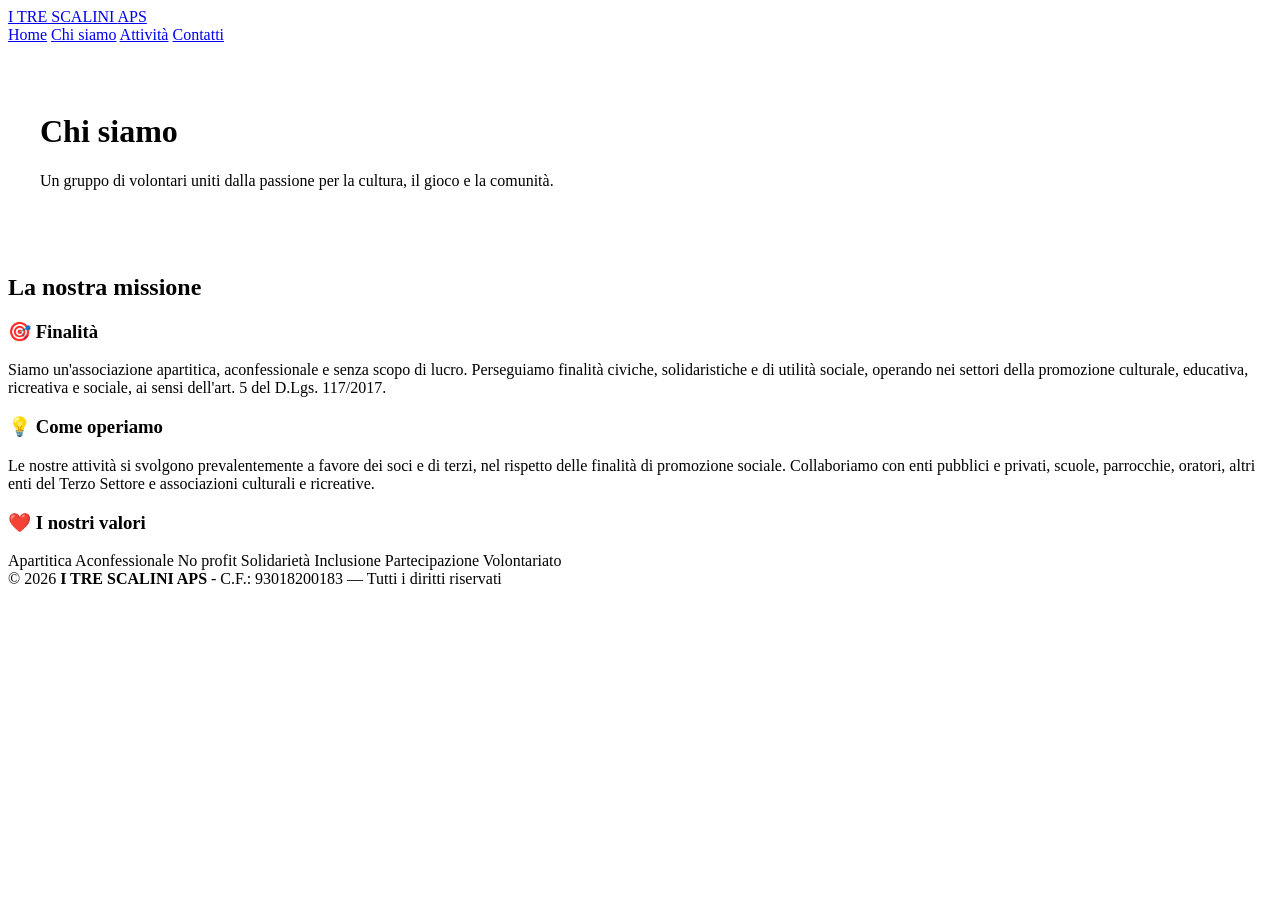
==== chi-siamo.html @ 57973d20 "Create chi-siamo.html" ====
<!DOCTYPE html>
<html lang="it">
<head>
  <meta charset="UTF-8" />
  <meta name="viewport" content="width=device-width, initial-scale=1.0" />
  <link rel="icon" type="image/png" href="favicon.png">
  <title>Chi siamo — I TRE SCALINI</title>
  <link rel="stylesheet" href="style.css" />
</head>
<body>

<nav>
  <div class="nav-logo"><a href="index.html">I TRE SCALINI <span>APS</span></a></div>
  <div class="nav-links">
    <a href="index.html">Home</a>
    <a href="chi-siamo.html" class="active">Chi siamo</a>
    <a href="attivita.html">Attività</a>
    <a href="contatti.html">Contatti</a>
  </div>
</nav>

<div class="hero" style="padding: 3rem 2rem;">
  <h1>Chi <span>siamo</span></h1>
  <p>Un gruppo di volontari uniti dalla passione per la cultura, il gioco e la comunità.</p>
</div>

<section>
  <h2>La nostra missione</h2>
  <div class="section-line"></div>

  <div class="about-block">
    <h3>🎯 Finalità</h3>
    <p>Siamo un'associazione apartitica, aconfessionale e senza scopo di lucro. Perseguiamo finalità civiche, solidaristiche e di utilità sociale, operando nei settori della promozione culturale, educativa, ricreativa e sociale, ai sensi dell'art. 5 del D.Lgs. 117/2017.</p>
  </div>

  <div class="about-block">
    <h3>💡 Come operiamo</h3>
    <p>Le nostre attività si svolgono prevalentemente a favore dei soci e di terzi, nel rispetto delle finalità di promozione sociale. Collaboriamo con enti pubblici e privati, scuole, parrocchie, oratori, altri enti del Terzo Settore e associazioni culturali e ricreative.</p>
  </div>

  <div class="about-block">
    <h3>❤️ I nostri valori</h3>
    <div class="values">
      <span class="tag">Apartitica</span>
      <span class="tag">Aconfessionale</span>
      <span class="tag">No profit</span>
      <span class="tag">Solidarietà</span>
      <span class="tag">Inclusione</span>
      <span class="tag">Partecipazione</span>
      <span class="tag">Volontariato</span>
    </div>
  </div>
</section>

<footer>
&copy; 2026 <strong>I TRE SCALINI APS</strong> - C.F.: 93018200183 — Tutti i diritti riservati
</footer>

</body>
</html>
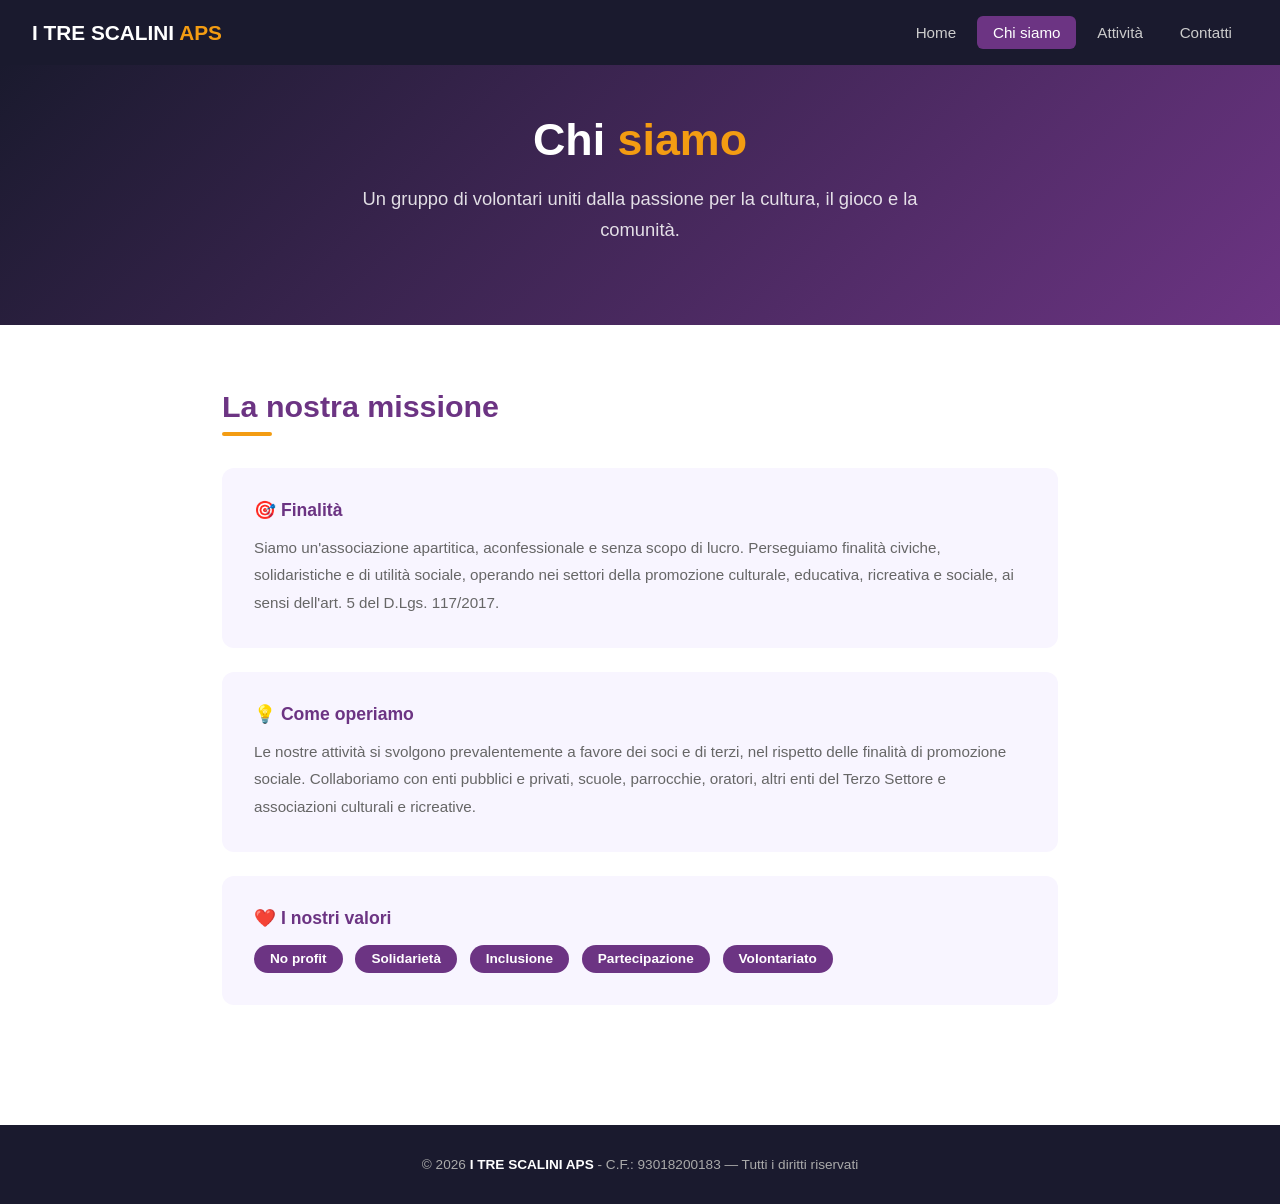
==== commit b6bbad27: "Update chi-siamo.html" ====
--- a/chi-siamo.html
+++ b/chi-siamo.html
@@ -41,8 +41,6 @@
   <div class="about-block">
     <h3>❤️ I nostri valori</h3>
     <div class="values">
-      <span class="tag">Apartitica</span>
-      <span class="tag">Aconfessionale</span>
       <span class="tag">No profit</span>
       <span class="tag">Solidarietà</span>
       <span class="tag">Inclusione</span>
--- a/style.css
+++ b/style.css
@@ -0,0 +1,232 @@
+:root {
+  --primary: #6c3483;
+  --secondary: #e74c3c;
+  --accent: #f39c12;
+  --dark: #1a1a2e;
+  --light: #f8f5ff;
+  --text: #2d2d2d;
+  --muted: #666;
+}
+
+* { margin: 0; padding: 0; box-sizing: border-box; }
+
+body {
+  font-family: 'Segoe UI', Arial, sans-serif;
+  color: var(--text);
+  background: #fff;
+}
+
+/* NAV */
+nav {
+  background: var(--dark);
+  padding: 1rem 2rem;
+  display: flex;
+  justify-content: space-between;
+  align-items: center;
+  position: sticky;
+  top: 0;
+  z-index: 100;
+}
+
+.nav-logo a {
+  color: white;
+  font-size: 1.3rem;
+  font-weight: 700;
+  text-decoration: none;
+}
+
+.nav-logo span { color: var(--accent); }
+
+.nav-links { display: flex; gap: 0.3rem; }
+
+.nav-links a {
+  color: #ccc;
+  font-size: 0.95rem;
+  padding: 0.5rem 1rem;
+  border-radius: 6px;
+  text-decoration: none;
+  transition: all 0.2s;
+}
+
+.nav-links a:hover,
+.nav-links a.active {
+  background: var(--primary);
+  color: white;
+}
+
+/* HERO */
+.hero {
+  background: linear-gradient(135deg, var(--dark) 0%, var(--primary) 100%);
+  color: white;
+  padding: 5rem 2rem;
+  text-align: center;
+}
+
+.hero h1 {
+  font-size: 2.8rem;
+  margin-bottom: 1rem;
+  line-height: 1.2;
+}
+
+.hero h1 span { color: var(--accent); }
+
+.hero p {
+  font-size: 1.15rem;
+  opacity: 0.85;
+  max-width: 600px;
+  margin: 0 auto 2rem;
+  line-height: 1.7;
+}
+
+.btn {
+  display: inline-block;
+  background: var(--accent);
+  color: var(--dark);
+  padding: 0.8rem 2rem;
+  border-radius: 30px;
+  font-weight: 700;
+  font-size: 1rem;
+  text-decoration: none;
+  transition: transform 0.2s, box-shadow 0.2s;
+}
+
+.btn:hover {
+  transform: translateY(-2px);
+  box-shadow: 0 6px 20px rgba(243,156,18,0.4);
+}
+
+/* SECTIONS */
+section {
+  padding: 4rem 2rem;
+  max-width: 900px;
+  margin: 0 auto;
+}
+
+section h2 {
+  font-size: 1.9rem;
+  color: var(--primary);
+  margin-bottom: 0.5rem;
+}
+
+.section-line {
+  width: 50px;
+  height: 4px;
+  background: var(--accent);
+  border-radius: 2px;
+  margin-bottom: 2rem;
+}
+
+/* CARDS GRID */
+.grid {
+  display: grid;
+  grid-template-columns: repeat(auto-fit, minmax(240px, 1fr));
+  gap: 1.5rem;
+}
+
+.card {
+  background: var(--light);
+  border-radius: 12px;
+  padding: 1.5rem;
+  border-left: 4px solid var(--primary);
+  transition: transform 0.2s, box-shadow 0.2s;
+}
+
+.card:hover {
+  transform: translateY(-3px);
+  box-shadow: 0 8px 24px rgba(108,52,131,0.12);
+}
+
+.card .icon { font-size: 2rem; margin-bottom: 0.8rem; }
+.card h3 { font-size: 1.1rem; color: var(--primary); margin-bottom: 0.5rem; }
+.card p { font-size: 0.92rem; color: var(--muted); line-height: 1.6; }
+
+/* ABOUT */
+.about-block {
+  background: var(--light);
+  border-radius: 12px;
+  padding: 2rem;
+  margin-bottom: 1.5rem;
+}
+
+.about-block h3 { color: var(--primary); font-size: 1.1rem; margin-bottom: 0.8rem; }
+.about-block p { color: var(--muted); line-height: 1.8; font-size: 0.95rem; }
+
+.values { display: flex; flex-wrap: wrap; gap: 0.8rem; margin-top: 1rem; }
+
+.tag {
+  background: var(--primary);
+  color: white;
+  padding: 0.4rem 1rem;
+  border-radius: 20px;
+  font-size: 0.85rem;
+  font-weight: 600;
+}
+
+/* ACTIVITIES */
+.activity {
+  display: flex;
+  gap: 1.5rem;
+  align-items: flex-start;
+  padding: 1.5rem;
+  border-radius: 12px;
+  margin-bottom: 1rem;
+  background: var(--light);
+  transition: transform 0.2s;
+}
+
+.activity:hover { transform: translateX(4px); }
+
+.activity .num {
+  font-size: 2.5rem;
+  font-weight: 900;
+  color: var(--accent);
+  line-height: 1;
+  min-width: 50px;
+}
+
+.activity h3 { color: var(--primary); margin-bottom: 0.4rem; }
+.activity ul { padding-left: 1.2rem; color: var(--muted); font-size: 0.92rem; line-height: 1.8; }
+
+/* CONTACTS */
+.contact-grid {
+  display: grid;
+  grid-template-columns: repeat(auto-fit, minmax(200px, 1fr));
+  gap: 1.5rem;
+  margin-top: 1rem;
+}
+
+.contact-card {
+  background: var(--light);
+  border-radius: 12px;
+  padding: 2rem;
+  text-align: center;
+}
+
+.contact-card .icon { font-size: 2.5rem; margin-bottom: 1rem; }
+.contact-card h3 { color: var(--primary); margin-bottom: 0.5rem; }
+.contact-card a { color: var(--primary); text-decoration: none; font-weight: 600; }
+.contact-card a:hover { text-decoration: underline; }
+.contact-card p { color: var(--muted); font-size: 0.92rem; }
+
+.legal-note {
+  background: var(--light);
+  border-radius: 12px;
+  padding: 1.5rem 2rem;
+  margin-top: 2rem;
+  font-size: 0.88rem;
+  color: var(--muted);
+  line-height: 1.7;
+  border-left: 4px solid var(--accent);
+}
+
+/* FOOTER */
+footer {
+  background: var(--dark);
+  color: #aaa;
+  text-align: center;
+  padding: 2rem;
+  font-size: 0.85rem;
+  margin-top: 2rem;
+}
+
+footer strong { color: white; }
